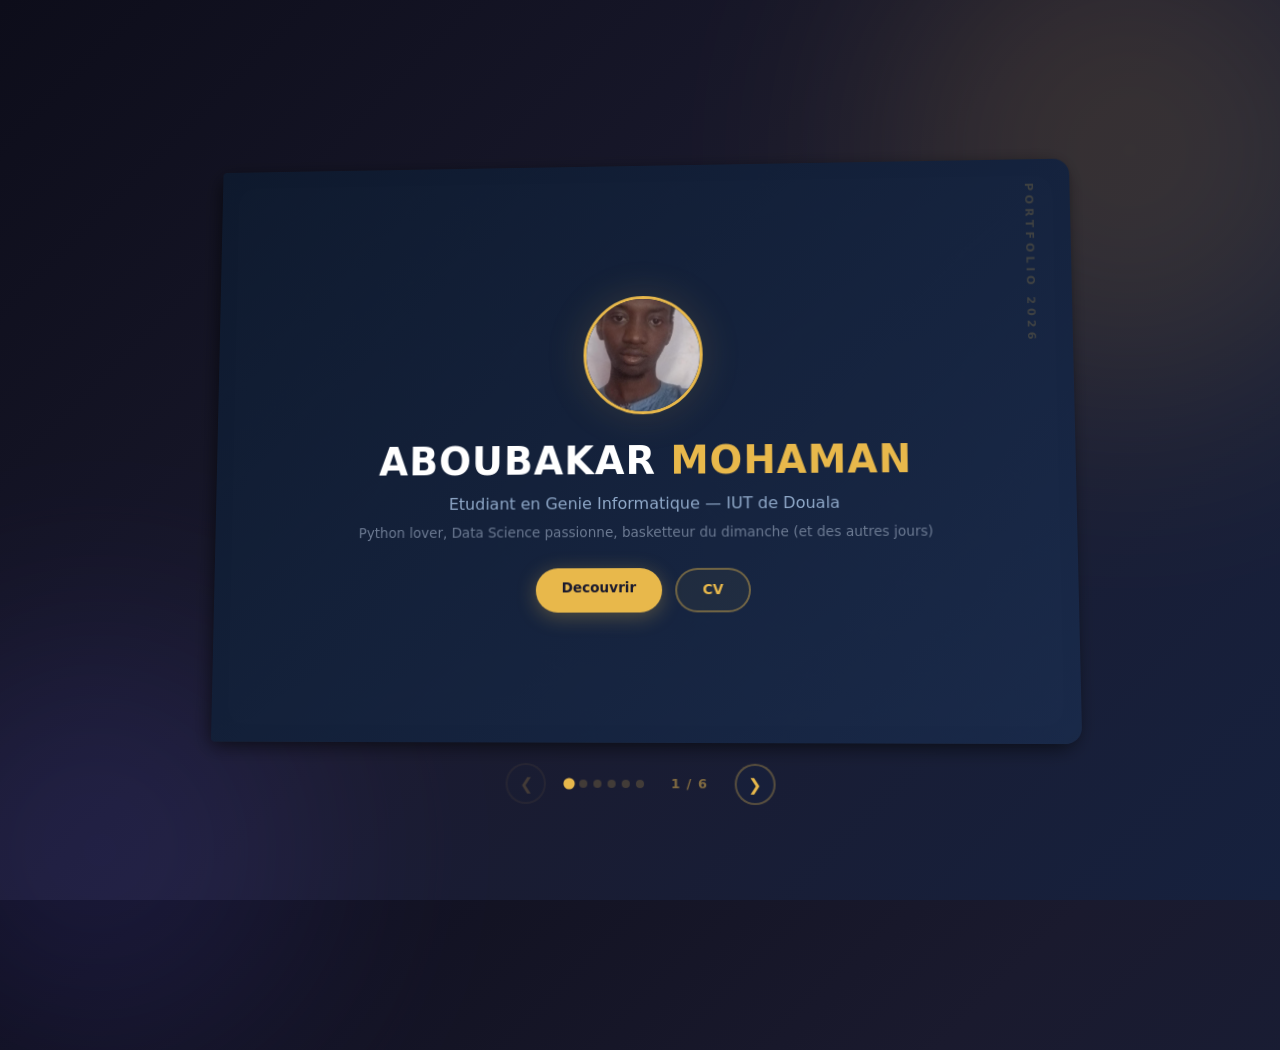
==== index.html @ 883cc1a6 "Portfolio 3D book + pages about/skills/projects/interests/contact" ====
<!DOCTYPE html>
<html lang="fr">
<head>
<meta charset="UTF-8">
<meta name="viewport" content="width=device-width, initial-scale=1.0">
<title>Aboubakar Mohaman — Portfolio 3D</title>
<link rel="stylesheet" href="style.css">
<script src="https://cdn.lordicon.com/lordicon.js"></script>
<style>
  * { margin: 0; padding: 0; box-sizing: border-box; }
  body {
    font-family: 'Segoe UI', system-ui, -apple-system, sans-serif;
    background: linear-gradient(135deg, #0d0d1a, #1a1a2e, #16213e);
    min-height: 100vh; display: flex; align-items: center; justify-content: center;
    overflow: hidden; perspective: 2000px;
  }

  /* ── Scene ── */
  .scene {
    width: 100vw; height: 100vh; display: flex; align-items: center; justify-content: center;
    perspective: 2000px; position: relative;
  }

  /* ── Book ── */
  .book {
    width: 860px; height: 580px; position: relative;
    transform-style: preserve-3d;
    transform: rotateX(6deg) rotateY(-4deg);
    transition: transform 0.8s cubic-bezier(.22,1,.36,1);
  }
  .book:hover { transform: rotateX(4deg) rotateY(-2deg); }

  /* ── Book covers (front & back) ── */
  .book-cover {
    position: absolute; width: 100%; height: 100%;
    border-radius: 4px 16px 16px 4px;
    background: linear-gradient(135deg, #0a1628, #1a2a4a);
    border: 1px solid rgba(232,184,75,0.15);
    box-shadow:
      -4px 4px 20px rgba(0,0,0,0.6),
      inset 0 0 60px rgba(232,184,75,0.03);
    transform: translateZ(-12px);
    backface-visibility: hidden;
  }
  .book-cover::before {
    content: ''; position: absolute; inset: 0;
    border-radius: 4px 16px 16px 4px;
    background: linear-gradient(90deg, rgba(232,184,75,0.04) 0%, transparent 40%);
  }
  /* spine illusion on the left */
  .book-cover::after {
    content: ''; position: absolute; left: 0; top: 0; bottom: 0; width: 28px;
    background: linear-gradient(90deg, rgba(0,0,0,0.4), rgba(232,184,75,0.06));
    border-radius: 4px 0 0 4px;
  }

  /* ── Page stack ── */
  .pages {
    position: absolute; width: 100%; height: 100%;
    transform-style: preserve-3d;
  }
  .page {
    position: absolute; top: 0; left: 0; width: 100%; height: 100%;
    padding: 2.4rem 2.8rem 2rem 3.2rem;
    background: linear-gradient(135deg, #faf8f5, #f5f0ea);
    border-radius: 4px 16px 16px 4px;
    box-shadow:
      inset 0 0 30px rgba(0,0,0,0.03),
      0 2px 8px rgba(0,0,0,0.08);
    transform-origin: left center;
    transform-style: preserve-3d;
    backface-visibility: hidden;
    transition: transform 0.7s cubic-bezier(.65,0,.35,1), box-shadow 0.7s;
    overflow-y: auto;
    display: flex; flex-direction: column;
  }
  .page::-webkit-scrollbar { width: 4px; }
  .page::-webkit-scrollbar-thumb { background: var(--gold); border-radius: 4px; }

  /* page edge effect */
  .page::after {
    content: ''; position: absolute; right: 0; top: 0; bottom: 0; width: 6px;
    background: linear-gradient(90deg, transparent, rgba(0,0,0,0.04));
  }

  /* ── Flipped state (hidden behind) ── */
  .page.flipped {
    transform: rotateY(-180deg);
    box-shadow: inset 0 0 30px rgba(0,0,0,0.06);
    pointer-events: none;
  }

  /* ── Active page ── */
  .page.active { z-index: 20; }

  /* ── Page-level scroll ── */
  .page-scroll { flex: 1; overflow-y: auto; padding-right: 0.5rem; }
  .page-scroll::-webkit-scrollbar { width: 3px; }
  .page-scroll::-webkit-scrollbar-thumb { background: var(--gold); border-radius: 4px; }

  /* ── Cover page content ── */
  .page.page-cover-content {
    background: linear-gradient(135deg, #0f1a2e, #1a2a4a);
    border: none; color: #fff;
  }
  .page-cover-content::after { display: none; }
  .cover-inner {
    display: flex; flex-direction: column; align-items: center; justify-content: center;
    height: 100%; text-align: center;
  }
  .cover-inner .photo {
    width: 120px; height: 120px; border-radius: 50%;
    border: 3px solid var(--gold); object-fit: cover;
    margin-bottom: 1rem; box-shadow: 0 0 40px rgba(232,184,75,0.15);
  }
  .cover-inner h1 { font-size: 2.4rem; font-weight: 800; letter-spacing: 1px; }
  .cover-inner h1 span { color: var(--gold); }
  .cover-inner .sub { color: #8fa8c8; font-size: 1rem; margin-bottom: 0.3rem; }
  .cover-inner .tagline { color: #6c7a92; font-size: 0.85rem; margin-bottom: 1.5rem; }
  .cover-btns { display: flex; gap: 0.8rem; flex-wrap: wrap; justify-content: center; }
  .cover-btns a {
    padding: 0.6rem 1.6rem; border-radius: 50px; font-weight: 600; font-size: 0.85rem;
    transition: all .3s; cursor: pointer; text-decoration: none;
  }
  .cover-btns .primary {
    background: var(--gold); color: var(--dark); box-shadow: 0 4px 20px rgba(232,184,75,0.3);
  }
  .cover-btns .primary:hover { transform: translateY(-2px); box-shadow: 0 8px 30px rgba(232,184,75,0.4); }
  .cover-btns .outline {
    border: 2px solid rgba(232,184,75,0.4); color: var(--gold);
    background: rgba(232,184,75,0.05);
  }
  .cover-btns .outline:hover { background: var(--gold); color: var(--dark); transform: translateY(-2px); }
  .cover-decor {
    position: absolute; top: 1.5rem; right: 2rem; font-size: 0.7rem;
    color: rgba(232,184,75,0.2); font-weight: 700; writing-mode: vertical-rl;
    letter-spacing: 4px;
  }

  /* ── Interior page content styles ── */
  .page-label {
    font-size: 0.65rem; text-transform: uppercase; letter-spacing: 2px;
    color: var(--gold); font-weight: 700; margin-bottom: 0.2rem;
  }
  .page-title {
    font-size: 1.6rem; font-weight: 700; color: var(--navy);
    margin-bottom: 0.1rem;
  }
  .page-divider { width: 50px; height: 2px; background: var(--gold); margin: 0.6rem 0 1rem; }

  .page-text { font-size: 0.92rem; color: #444; line-height: 1.7; margin-bottom: 0.8rem; }
  .page-text strong { color: var(--navy); }

  /* stats */
  .stats-mini { display: flex; gap: 1rem; margin-top: 0.8rem; flex-wrap: wrap; }
  .stats-mini div {
    background: #fff; border-radius: 10px; padding: 0.6rem 1.2rem;
    border: 1px solid #eee; text-align: center; min-width: 90px;
  }
  .stats-mini .num { font-size: 1.3rem; font-weight: 800; color: var(--navy); }
  .stats-mini .lbl { font-size: 0.7rem; color: #888; }

  /* skills in book */
  .skills-mini { display: grid; grid-template-columns: 1fr 1fr; gap: 0.8rem; margin-top: 0.5rem; }
  .skill-mini {
    background: #fff; border-radius: 10px; padding: 0.8rem 1rem;
    border: 1px solid #eee; border-left: 3px solid var(--navy);
  }
  .skill-mini h4 { font-size: 0.85rem; color: var(--navy); margin-bottom: 0.2rem; }
  .skill-mini p { font-size: 0.78rem; color: #666; line-height: 1.4; }
  .skill-mini.gold { border-left-color: var(--gold); }
  .skill-mini.green { border-left-color: var(--green); }
  .skill-mini.purple { border-left-color: var(--purple); }
  .skill-mini .tags { display: flex; flex-wrap: wrap; gap: 0.3rem; margin-top: 0.3rem; }
  .skill-mini .tags span {
    background: #eef2f7; color: var(--navy); font-size: 0.65rem;
    padding: 0.1rem 0.5rem; border-radius: 50px;
  }

  /* projects in book */
  .project-mini {
    background: #fff; border-radius: 10px; padding: 0.9rem 1rem; margin-bottom: 0.7rem;
    border: 1px solid #eee; transition: all .3s;
  }
  .project-mini:hover { transform: translateX(4px); box-shadow: 0 4px 15px rgba(0,0,0,0.04); }
  .project-mini .p-header { display: flex; justify-content: space-between; align-items: center; margin-bottom: 0.2rem; }
  .project-mini h4 { font-size: 0.95rem; color: var(--navy); }
  .project-mini .p-badge {
    background: var(--gold); color: var(--dark); font-size: 0.6rem; font-weight: 700;
    padding: 0.15rem 0.6rem; border-radius: 50px; text-transform: uppercase;
  }
  .project-mini p { font-size: 0.78rem; color: #666; line-height: 1.4; }
  .project-mini .p-tech { display: flex; flex-wrap: wrap; gap: 0.3rem; margin-top: 0.3rem; }
  .project-mini .p-tech span {
    background: #eef2f7; color: var(--navy); font-size: 0.6rem;
    padding: 0.1rem 0.5rem; border-radius: 50px;
  }

  /* interests in book */
  .interests-mini { display: grid; grid-template-columns: 1fr 1fr; gap: 0.7rem; }
  .interest-mini {
    background: #fff; border-radius: 10px; padding: 0.8rem 1rem;
    border: 1px solid #eee; text-align: center;
  }
  .interest-mini h4 { font-size: 0.85rem; color: var(--navy); margin-bottom: 0.2rem; }
  .interest-mini p { font-size: 0.75rem; color: #666; line-height: 1.4; }
  .interest-mini lord-icon { width: 36px; height: 36px; margin-bottom: 0.3rem; }

  /* contact in book */
  .contact-row {
    display: grid; grid-template-columns: 1fr 1fr; gap: 1.2rem; margin-top: 0.5rem;
  }
  .contact-info p { font-size: 0.85rem; color: #444; margin-bottom: 0.5rem; display: flex; align-items: center; gap: 0.5rem; }
  .contact-info a { color: var(--navy); font-weight: 500; }
  .contact-info a:hover { color: var(--gold); }
  .contact-form input, .contact-form textarea {
    width: 100%; padding: 0.6rem 0.8rem; margin-bottom: 0.6rem;
    border: 1px solid #ddd; border-radius: 8px; font-size: 0.85rem;
    font-family: inherit; background: #fff; transition: all .3s;
  }
  .contact-form input:focus, .contact-form textarea:focus {
    outline: none; border-color: var(--gold); box-shadow: 0 0 10px rgba(232,184,75,0.1);
  }
  .contact-form textarea { min-height: 70px; resize: vertical; }
  .contact-form button {
    background: var(--navy); color: #fff; border: none; padding: 0.6rem 1.5rem;
    border-radius: 8px; font-size: 0.85rem; cursor: pointer; font-weight: 600;
    transition: all .3s;
  }
  .contact-form button:hover { background: var(--gold); color: var(--dark); }

  /* ── Navigation ── */
  .nav-controls {
    display: flex; align-items: center; gap: 1.2rem;
    margin-top: 2rem;
  }
  .nav-btn {
    width: 40px; height: 40px; border-radius: 50%;
    border: 2px solid rgba(232,184,75,0.3);
    background: rgba(15,52,96,0.1);
    color: var(--gold); font-size: 1rem;
    cursor: pointer; transition: all .3s;
    display: flex; align-items: center; justify-content: center;
    backdrop-filter: blur(4px);
  }
  .nav-btn:hover { background: var(--gold); color: var(--dark); border-color: var(--gold); }
  .nav-btn:disabled { opacity: 0.2; cursor: default; }
  .nav-btn:disabled:hover { background: rgba(15,52,96,0.1); color: var(--gold); border-color: rgba(232,184,75,0.3); }
  .page-dots { display: flex; gap: 6px; }
  .page-dots span {
    width: 8px; height: 8px; border-radius: 50%;
    background: rgba(232,184,75,0.2); cursor: pointer; transition: all .3s;
  }
  .page-dots span.active { background: var(--gold); transform: scale(1.4); }
  .page-num { font-size: 0.8rem; color: rgba(232,184,75,0.5); font-weight: 600; letter-spacing: 1px; min-width: 50px; text-align: center; }

  /* ── Background ambient glow ── */
  .ambient {
    position: fixed; top: 0; left: 0; width: 100%; height: 100%;
    pointer-events: none; z-index: 0;
  }
  .ambient::before, .ambient::after {
    content: ''; position: absolute; border-radius: 50%;
    filter: blur(120px); opacity: 0.15;
  }
  .ambient::before {
    width: 500px; height: 500px; background: var(--gold);
    top: -100px; right: -100px;
  }
  .ambient::after {
    width: 400px; height: 400px; background: var(--purple);
    bottom: -150px; left: -100px;
  }

  /* ── Responsive ── */
  @media (max-width: 900px) {
    .book { width: 94vw; height: 72vw; }
    .page { padding: 1.5rem 1.5rem 1rem 2rem; }
    .cover-inner h1 { font-size: 1.6rem; }
    .cover-inner .photo { width: 80px; height: 80px; }
    .page-title { font-size: 1.2rem; }
    .skills-mini { grid-template-columns: 1fr; }
    .interests-mini { grid-template-columns: 1fr; }
    .contact-row { grid-template-columns: 1fr; }
  }
  @media (max-width: 600px) {
    .book { width: 96vw; height: 80vh; }
    .page { padding: 1rem 1rem 1rem 1.5rem; }
    .cover-inner h1 { font-size: 1.2rem; }
    .cover-inner .photo { width: 60px; height: 60px; }
    .skills-mini, .interests-mini, .contact-row { grid-template-columns: 1fr; }
    .nav-controls { gap: 0.6rem; }
  }
</style>
</head>
<body>

<div class="ambient"></div>

<div class="scene">
  <div class="book" id="book">

    <!-- front cover (physical book cover) -->
    <div class="book-cover"></div>

    <!-- pages -->
    <div class="pages" id="pages">

      <!-- PAGE 0: Cover / Intro -->
      <div class="page page-cover-content active" data-page="0">
        <div class="cover-decor">PORTFOLIO 2026</div>
        <div class="cover-inner">
          <img src="photo.jpg" alt="Aboubakar Mohaman" class="photo">
          <h1>ABOUBAKAR <span>MOHAMAN</span></h1>
          <div class="sub">Etudiant en Genie Informatique — IUT de Douala</div>
          <div class="tagline">Python lover, Data Science passionne, basketteur du dimanche (et des autres jours)</div>
          <div class="cover-btns">
            <a href="#" class="primary" onclick="event.preventDefault();flipTo(1)">Decouvrir</a>
            <a href="CV_ABOUBAKAR_MOHAMAN.docx" class="outline">CV</a>
          </div>
        </div>
      </div>

      <!-- PAGE 1: About -->
      <div class="page flipped" data-page="1">
        <div class="page-label">A propos</div>
        <div class="page-title">Qui suis-je ?</div>
        <div class="page-divider"></div>
        <div class="page-scroll">
          <p class="page-text"><strong>Aboubakar Mohaman</strong>, 1re annee Genie Informatique a l'IUT de Douala. Sur le papier je suis etudiant, dans les faits je prefere coder un projet que de recopier un cours.</p>
          <p class="page-text">Ma zone de confort ? <strong>Python</strong>, les bases de donnees, et tout ce qui touche a la <strong>Data Science</strong> et au <strong>Machine Learning</strong>. Le HTML/CSS/JS ? Heureusement que l'IA existe.</p>
          <p class="page-text">Membre actif de <strong>Striving For All (SFA)</strong>, je partage ce que j'apprends. La connaissance qui ne se partage pas ne sert a rien.</p>
          <div class="stats-mini">
            <div><div class="num">3</div><div class="lbl">Projets majeurs</div></div>
            <div><div class="num">5</div><div class="lbl">Certificats SFA</div></div>
            <div><div class="num">1</div><div class="lbl">Package PyPI</div></div>
          </div>
        </div>
      </div>

      <!-- PAGE 2: Skills -->
      <div class="page flipped" data-page="2">
        <div class="page-label">Competences</div>
        <div class="page-title">Ma stack technique</div>
        <div class="page-divider"></div>
        <div class="page-scroll">
          <div class="skills-mini">
            <div class="skill-mini">
              <h4>Python & Data Science</h4>
              <p>Mon royaume. Flask, Pandas, NumPy, scikit-learn.</p>
              <div class="tags"><span>Python</span><span>Flask</span><span>Pandas</span><span>ML</span></div>
            </div>
            <div class="skill-mini gold">
              <h4>Bases de donnees</h4>
              <p>PostgreSQL, SQLite, Neon.tech, SQL couramment.</p>
              <div class="tags"><span>PostgreSQL</span><span>SQLite</span><span>DBeaver</span></div>
            </div>
            <div class="skill-mini green">
              <h4>Frontend</h4>
              <p>L'IA gere pour moi. React, PWA, Jinja2.</p>
              <div class="tags"><span>HTML/CSS</span><span>React</span><span>PWA</span></div>
            </div>
            <div class="skill-mini purple">
              <h4>Outils</h4>
              <p>Git, Vercel, PyCharm, Obsidian, PyPI.</p>
              <div class="tags"><span>Git</span><span>Vercel</span><span>PyPI</span></div>
            </div>
          </div>
        </div>
      </div>

      <!-- PAGE 3: Projects (overview) -->
      <div class="page flipped" data-page="3">
        <div class="page-label">Projets</div>
        <div class="page-title">Ce que j'ai construit</div>
        <div class="page-divider"></div>
        <div class="page-scroll">
          <div class="project-mini">
            <div class="p-header"><h4>STIMULATION CAISSE</h4><span class="p-badge">Full Stack</span></div>
            <p>Systeme de gestion de caisse — Flask, double backend SQLite/PostgreSQL, analyse data.</p>
            <div class="p-tech"><span>Python</span><span>Flask</span><span>PostgreSQL</span><span>Pandas</span></div>
          </div>
          <div class="project-mini">
            <div class="p-header"><h4>CONNECT-PRO</h4><span class="p-badge">Full Stack</span></div>
            <p>Matching startups-investisseurs — TF-IDF, cosine similarity, React PWA, API Flask.</p>
            <div class="p-tech"><span>React</span><span>Flask</span><span>scikit-learn</span><span>Vercel</span></div>
          </div>
          <div class="project-mini">
            <div class="p-header"><h4>vibetodev</h4><span class="p-badge">Open Source</span></div>
            <p>Package PyPI transformant un projet en parcours d'apprentissage — AST, Obsidian vault.</p>
            <div class="p-tech"><span>Python</span><span>AST</span><span>Obsidian</span><span>CLI</span></div>
          </div>
        </div>
      </div>

      <!-- PAGE 4: Interests -->
      <div class="page flipped" data-page="4">
        <div class="page-label">Centres d'interet</div>
        <div class="page-title">Ce qui me definit</div>
        <div class="page-divider"></div>
        <div class="page-scroll">
          <div class="interests-mini">
            <div class="interest-mini">
              <lord-icon src="https://cdn.lordicon.com/isugvogv.json" trigger="loop" delay="1000" colors="primary:#E87D2F,secondary:#ffffff" style="width:36px;height:36px"></lord-icon>
              <h4>Basketball</h4>
              <p>Accessoirement je fais 1m65 et je joue. On dit que je suis "shifty" — laissez-moi rever.</p>
            </div>
            <div class="interest-mini">
              <lord-icon src="https://cdn.lordicon.com/ssvybplt.json" trigger="loop" delay="1500" colors="primary:#0F3460,secondary:#3776AB" style="width:36px;height:36px"></lord-icon>
              <h4>Python mon amour</h4>
              <p>Si ca peut se faire en Python, je le fais en Python. Point.</p>
            </div>
            <div class="interest-mini">
              <div style="display:flex;justify-content:center;margin-bottom:0.3rem;">📊</div>
              <h4>Data Science & ML</h4>
              <p>Faire parler les donnees, entrainer des modeles. Pandas, scikit-learn.</p>
            </div>
            <div class="interest-mini">
              <lord-icon src="https://cdn.lordicon.com/xxjfcfiy.json" trigger="loop" delay="2000" colors="primary:#0F3460,secondary:#6C63FF" style="width:36px;height:36px"></lord-icon>
              <h4>Veille techno</h4>
              <p>GitHub trending, Hacker News. J'essaie d'arriver avant la hype.</p>
            </div>
          </div>
        </div>
      </div>

      <!-- PAGE 5: Contact -->
      <div class="page flipped" data-page="5">
        <div class="page-label">Contact</div>
        <div class="page-title">Parlons-en</div>
        <div class="page-divider"></div>
        <div class="contact-row">
          <div class="contact-info">
            <p>✉️ <a href="mailto:aboubakar.mohaman@sfaedu.org">aboubakar.mohaman@sfaedu.org</a></p>
            <p>💬 <a href="https://wa.me/237681369973" target="_blank">+237 681 369 973</a></p>
            <p>🐙 <a href="https://github.com/AB-cloud-cyber" target="_blank">github.com/AB-cloud-cyber</a></p>
            <p>📦 <a href="https://pypi.org/project/vibetodev/" target="_blank">pypi.org/project/vibetodev</a></p>
            <p>📍 Douala, Cameroun</p>
            <br>
            <p style="font-size:0.85rem;color:#888;"><em>Disponible pour un stage en IA et Data</em></p>
          </div>
          <div class="contact-form">
            <form action="mailto:aboubakar.mohaman@sfaedu.org" method="post" enctype="text/plain">
              <input type="text" name="nom" placeholder="Votre nom" required>
              <input type="email" name="email" placeholder="Votre email" required>
              <input type="text" name="sujet" placeholder="Sujet" required>
              <textarea name="message" placeholder="Votre message..." required></textarea>
              <button type="submit">Envoyer</button>
            </form>
          </div>
        </div>
      </div>

    </div><!-- /pages -->

    <!-- Navigation controls -->
    <div style="position:absolute;bottom:-60px;left:0;right:0;display:flex;justify-content:center;z-index:30;">
      <div class="nav-controls">
        <button class="nav-btn" id="prevBtn" disabled>&#10094;</button>
        <div class="page-dots" id="pageDots"></div>
        <span class="page-num" id="pageNum">1 / 6</span>
        <button class="nav-btn" id="nextBtn">&#10095;</button>
      </div>
    </div>

  </div><!-- /book -->
</div><!-- /scene -->

<script>
(function() {
  var pages = document.querySelectorAll('.page');
  var total = pages.length;
  var current = 0;
  var flipping = false;

  // Generate dots
  var dotsContainer = document.getElementById('pageDots');
  for (var i = 0; i < total; i++) {
    var dot = document.createElement('span');
    if (i === 0) dot.classList.add('active');
    dot.dataset.index = i;
    dot.addEventListener('click', function() { flipTo(parseInt(this.dataset.index)); });
    dotsContainer.appendChild(dot);
  }

  function updateUI() {
    document.getElementById('prevBtn').disabled = (current === 0);
    document.getElementById('nextBtn').disabled = (current === total - 1);
    document.getElementById('pageNum').textContent = (current + 1) + ' / ' + total;
    var dots = dotsContainer.children;
    for (var i = 0; i < dots.length; i++) {
      dots[i].classList.toggle('active', i === current);
    }
  }

  function flipTo(idx) {
    if (flipping || idx === current) return;
    if (idx < 0 || idx >= total) return;
    flipping = true;

    var goingForward = idx > current;

    if (goingForward) {
      // Flip all pages between current and idx
      for (var i = current; i < idx; i++) {
        var p = pages[i];
        p.classList.remove('active');
        p.classList.add('flipped');
      }
    } else {
      // Unflip pages between idx and current
      for (var i = current - 1; i >= idx; i--) {
        var p = pages[i];
        p.classList.remove('flipped');
        p.classList.add('active');
      }
    }

    current = idx;

    // Ensure only the current page is active (for z-index)
    for (var i = 0; i < total; i++) {
      if (i === current) {
        pages[i].classList.add('active');
        pages[i].classList.remove('flipped');
      } else if (i > current) {
        pages[i].classList.add('flipped');
        pages[i].classList.remove('active');
      } else {
        pages[i].classList.remove('active');
        pages[i].classList.remove('flipped');
      }
    }

    updateUI();

    setTimeout(function() { flipping = false; }, 750);
  }

  // Expose to global scope for inline onclick
  window.flipTo = flipTo;

  document.getElementById('prevBtn').addEventListener('click', function() { flipTo(current - 1); });
  document.getElementById('nextBtn').addEventListener('click', function() { flipTo(current + 1); });

  // Keyboard navigation
  document.addEventListener('keydown', function(e) {
    if (e.key === 'ArrowRight' || e.key === 'ArrowDown') flipTo(current + 1);
    if (e.key === 'ArrowLeft' || e.key === 'ArrowUp') flipTo(current - 1);
  });

  updateUI();
})();
</script>

</body>
</html>
---- style.css ----
:root {
  --navy: #0F3460;
  --gold: #E8B84B;
  --light: #F8F9FA;
  --dark: #1A1A2E;
  --gray: #6C757D;
  --accent: #16213E;
  --python-blue: #3776AB;
  --db-blue: #336791;
  --purple: #6C63FF;
  --green: #00B894;
}
* { margin: 0; padding: 0; box-sizing: border-box; }
body {
  font-family: 'Segoe UI', system-ui, -apple-system, sans-serif;
  background: var(--light); color: #333; line-height: 1.6;
}
a { color: var(--navy); text-decoration: none; }
a:hover { color: var(--gold); }

.magic-grid {
  background-image:
    linear-gradient(rgba(255,255,255,0.03) 1px, transparent 1px),
    linear-gradient(90deg, rgba(255,255,255,0.03) 1px, transparent 1px);
  background-size: 60px 60px;
  position: relative;
}
.magic-grid::before {
  content: ''; position: absolute; top: 0; left: 0; right: 0; bottom: 0;
  background: radial-gradient(circle at 50% 0%, rgba(232,184,75,0.15) 0%, transparent 60%);
  pointer-events: none;
}

nav {
  position: fixed; top: 0; width: 100%; z-index: 1000;
  background: rgba(15,52,96,0.92); backdrop-filter: blur(12px);
  padding: 0 2rem; display: flex; justify-content: space-between;
  align-items: center; height: 64px; border-bottom: 1px solid rgba(232,184,75,0.1);
}
nav .logo { color: #fff; font-weight: 700; font-size: 1.2rem; letter-spacing: 1px; }
nav .logo span { color: var(--gold); }
nav ul { list-style: none; display: flex; gap: 1.5rem; }
nav ul li a {
  color: #ccc; font-size: 0.85rem; font-weight: 500;
  transition: color .2s; position: relative; padding-bottom: 2px;
}
nav ul li a::after {
  content: ''; position: absolute; bottom: -2px; left: 0; width: 0;
  height: 2px; background: var(--gold); transition: width .3s;
}
nav ul li a:hover::after { width: 100%; }
nav ul li a:hover { color: var(--gold); }
nav ul li a.active { color: var(--gold); }
nav ul li a.active::after { width: 100%; }

.hero {
  min-height: 100vh; display: flex; align-items: center; justify-content: center;
  background: linear-gradient(135deg, var(--dark) 0%, var(--navy) 40%, var(--accent) 100%);
  color: #fff; text-align: center; padding: 2rem; position: relative; overflow: hidden;
}
.hero::before {
  content: ''; position: absolute; top: -50%; left: -50%; width: 200%; height: 200%;
  background: radial-gradient(circle at 30% 50%, rgba(232,184,75,0.06) 0%, transparent 50%),
              radial-gradient(circle at 70% 80%, rgba(108,99,255,0.06) 0%, transparent 50%);
  animation: heroGlow 8s ease-in-out infinite alternate;
}
@keyframes heroGlow {
  0% { transform: translate(0, 0) rotate(0deg); }
  100% { transform: translate(-30px, -30px) rotate(5deg); }
}
.hero-content { position: relative; z-index: 1; max-width: 900px; }
.hero-photo { width: 200px; display: block; margin: 0 auto 1rem; border: 3px solid var(--gold); box-shadow: 0 0 50px rgba(232,184,75,0.2); transition: transform .5s; }
.hero-photo:hover { transform: scale(1.02); }
.hero h1 { font-size: 3.2rem; font-weight: 800; margin-bottom: 0.3rem; }
.hero h1 span { color: var(--gold); background: linear-gradient(135deg, var(--gold), #FFD700); -webkit-background-clip: text; -webkit-text-fill-color: transparent; }
.hero .subtitle { font-size: 1.2rem; color: #b0c4de; margin-bottom: 0.5rem; font-weight: 300; }
.hero .tagline { font-size: 0.95rem; color: #8fa8c8; margin-bottom: 2rem; opacity: 0.8; }
.hero .btn-group { display: flex; gap: 1rem; justify-content: center; flex-wrap: wrap; }

.btn {
  display: inline-flex; align-items: center; gap: 0.5rem;
  padding: 0.8rem 2rem; border-radius: 50px; font-weight: 600;
  font-size: 0.9rem; transition: all .3s; border: none; cursor: pointer;
  position: relative; overflow: hidden;
}
.btn-primary {
  background: linear-gradient(135deg, var(--gold), #d4a83a);
  color: var(--dark); box-shadow: 0 4px 20px rgba(232,184,75,0.3);
}
.btn-primary:hover {
  transform: translateY(-3px); box-shadow: 0 8px 30px rgba(232,184,75,0.4);
}
.btn-outline {
  border: 2px solid rgba(232,184,75,0.5); color: var(--gold);
  background: rgba(232,184,75,0.05);
}
.btn-outline:hover {
  background: var(--gold); color: var(--dark); transform: translateY(-3px);
}

.page-section {
  min-height: calc(100vh - 64px);
  padding: 6rem 2rem 4rem;
  max-width: 1100px;
  margin: 0 auto;
}
.section-title {
  text-align: center; font-size: 2rem; font-weight: 700;
  color: var(--navy); margin-bottom: 0.3rem;
}
.section-subtitle {
  text-align: center; color: var(--gray); margin-bottom: 2.5rem;
  font-size: 1rem; max-width: 600px; margin-left: auto; margin-right: auto;
}
.divider {
  width: 70px; height: 3px;
  background: linear-gradient(90deg, var(--gold), transparent);
  margin: 0 auto 3rem; border-radius: 2px;
}

.stats-row {
  display: flex; justify-content: center; gap: 2rem; flex-wrap: wrap;
  margin-top: 2rem;
}
.stat-item {
  text-align: center; padding: 1.2rem 2rem;
  background: #fff; border-radius: 12px;
  box-shadow: 0 4px 20px rgba(0,0,0,0.04); border: 1px solid #eee;
  min-width: 130px; transition: all .3s;
}
.stat-item:hover { transform: translateY(-4px); box-shadow: 0 8px 30px rgba(0,0,0,0.08); }
.stat-item .num { font-size: 1.8rem; font-weight: 800; color: var(--navy); }
.stat-item .lbl { font-size: 0.8rem; color: var(--gray); margin-top: 0.2rem; }

.skills-grid { display: grid; grid-template-columns: repeat(auto-fit, minmax(300px, 1fr)); gap: 1.5rem; }
.skill-card {
  background: #fff; border-radius: 14px; padding: 1.8rem;
  border: 1px solid #eee; box-shadow: 0 4px 20px rgba(0,0,0,0.03);
  transition: all .4s; position: relative; overflow: hidden;
}
.skill-card::after {
  content: ''; position: absolute; top: 0; left: 0; width: 4px; height: 100%;
  transition: width .3s;
}
.skill-card:hover::after { width: 6px; }
.skill-card.python::after { background: var(--python-blue); }
.skill-card.db::after { background: var(--db-blue); }
.skill-card.frontend::after { background: var(--gold); }
.skill-card.tools::after { background: var(--purple); }
.skill-card:hover { transform: translateY(-5px); box-shadow: 0 12px 40px rgba(0,0,0,0.06); }
.skill-card .icon-row { display: flex; align-items: center; gap: 0.8rem; margin-bottom: 1rem; }
.skill-card h3 { font-size: 1rem; color: var(--navy); }
.skill-card ul { list-style: none; }
.skill-card ul li { padding: 0.35rem 0; font-size: 0.9rem; color: #555; position: relative; padding-left: 1.2rem; }
.skill-card ul li::before { content: ">"; position: absolute; left: 0; color: var(--gold); font-weight: bold; }
.skill-card .fun-note {
  margin-top: 0.8rem; font-size: 0.8rem; color: #999;
  font-style: italic; border-top: 1px dashed #eee; padding-top: 0.6rem;
}

.projects-grid { display: grid; gap: 2rem; }
.project-card {
  background: #fff; border-radius: 18px; overflow: hidden;
  box-shadow: 0 4px 25px rgba(0,0,0,0.04); border: 1px solid #eee;
  display: grid; grid-template-columns: 1.2fr 0.8fr;
  transition: all .4s; position: relative;
}
.project-card:hover { transform: translateY(-6px); box-shadow: 0 15px 50px rgba(0,0,0,0.08); }
.project-info { padding: 2rem; }
.project-info .badge {
  display: inline-block;
  background: linear-gradient(135deg, var(--gold), #d4a83a);
  color: var(--dark); font-size: 0.7rem; font-weight: 700;
  padding: 0.25rem 0.8rem; border-radius: 50px; margin-bottom: 0.8rem;
  text-transform: uppercase; letter-spacing: 0.5px;
}
.project-info h3 { font-size: 1.3rem; color: var(--navy); margin-bottom: 0.5rem; }
.project-info p { font-size: 0.9rem; color: #666; margin-bottom: 1rem; line-height: 1.5; }
.project-info .tech { display: flex; flex-wrap: wrap; gap: 0.4rem; margin-bottom: 1rem; }
.project-info .tech span {
  background: #eef2f7; color: var(--navy); font-size: 0.7rem;
  padding: 0.2rem 0.7rem; border-radius: 50px; font-weight: 500;
}
.project-info .features { list-style: none; }
.project-info .features li { font-size: 0.85rem; color: #555; padding: 0.25rem 0; }
.project-info .features li::before { content: "\2713 "; color: var(--gold); font-weight: bold; }
.project-visual {
  display: flex; align-items: center; justify-content: center;
  color: #fff; font-size: 2.5rem; font-weight: 800;
  min-height: 280px; position: relative; overflow: hidden;
}
.project-visual::before {
  content: ''; position: absolute; inset: 0;
  background: linear-gradient(135deg, rgba(0,0,0,0.1), rgba(0,0,0,0.3));
}
.project-visual.sc { background: linear-gradient(135deg, var(--navy), var(--accent)); }
.project-visual.cp { background: linear-gradient(135deg, var(--green), #00A381); }
.project-visual.vtd { background: linear-gradient(135deg, var(--purple), #4834D4); }
.project-visual .label { position: relative; z-index: 1; }

.interests-grid { display: grid; grid-template-columns: repeat(auto-fit, minmax(240px, 1fr)); gap: 1.5rem; max-width: 950px; margin: 0 auto; }
.interest-card {
  background: #fff; border-radius: 14px; padding: 2rem; text-align: center;
  box-shadow: 0 4px 15px rgba(0,0,0,0.03); border: 1px solid #eee;
  transition: all .4s;
}
.interest-card:hover { transform: translateY(-6px) scale(1.02); box-shadow: 0 12px 40px rgba(0,0,0,0.08); }
.interest-card .icon-wrap { display: flex; justify-content: center; margin-bottom: 0.8rem; }
.interest-card h4 { color: var(--navy); font-size: 1rem; margin-bottom: 0.5rem; }
.interest-card p { font-size: 0.9rem; color: var(--gray); line-height: 1.5; }

#contact-section { background: var(--dark); color: #fff; max-width: 100%; padding: 6rem 2rem 4rem; position: relative; overflow: hidden; min-height: calc(100vh - 64px); }
#contact-section::before {
  content: ''; position: absolute; top: 0; left: 0; right: 0; bottom: 0;
  background: radial-gradient(circle at 20% 80%, rgba(108,99,255,0.06) 0%, transparent 50%),
              radial-gradient(circle at 80% 20%, rgba(232,184,75,0.06) 0%, transparent 50%);
  pointer-events: none;
}
#contact-section .section-title { color: #fff; }
#contact-section .section-subtitle { color: #8fa8c8; }
#contact-section .divider { background: var(--gold); }
#contact-section .grid { display: grid; grid-template-columns: 1fr 1fr; gap: 3rem; max-width: 900px; margin: 0 auto; position: relative; z-index: 1; padding-top: 6rem; }
#contact-section .info h3 { color: var(--gold); margin-bottom: 1.5rem; font-size: 1.2rem; }
#contact-section .info p { color: #b0c4de; margin-bottom: 1rem; display: flex; align-items: center; gap: 0.8rem; }
#contact-section .info a { color: var(--gold); transition: color .3s; }
#contact-section .info a:hover { color: #fff; }
#contact-section .form input, #contact-section .form textarea {
  width: 100%; padding: 0.85rem 1rem; margin-bottom: 1rem;
  border: 1px solid #2a3a5c; border-radius: 10px; background: #1e2d4a;
  color: #fff; font-size: 0.9rem; font-family: inherit;
  transition: all .3s;
}
#contact-section .form input:focus, #contact-section .form textarea:focus {
  outline: none; border-color: var(--gold); box-shadow: 0 0 20px rgba(232,184,75,0.1);
}
#contact-section .form textarea { min-height: 120px; resize: vertical; }

footer {
  background: var(--dark); text-align: center; padding: 2rem;
  color: #6c7a92; font-size: 0.85rem;
  border-top: 1px solid #1e2d4a;
}

.reveal {
  opacity: 0; transform: translateY(30px);
  transition: opacity .6s ease, transform .6s ease;
}
.reveal.visible { opacity: 1; transform: translateY(0); }

@media (max-width: 768px) {
  .project-card { grid-template-columns: 1fr; }
  #contact-section .grid { grid-template-columns: 1fr; padding-top: 2rem; }
  .hero h1 { font-size: 2.2rem; }
  nav ul { gap: 0.8rem; }
  nav ul li a { font-size: 0.8rem; }
  .page-section { padding: 5rem 1rem 3rem; }
  .project-visual { min-height: 200px; font-size: 2rem; }
  .stats-row { gap: 1rem; }
  .stat-item { min-width: 100px; padding: 1rem; }
  .skills-grid { grid-template-columns: 1fr; }
}
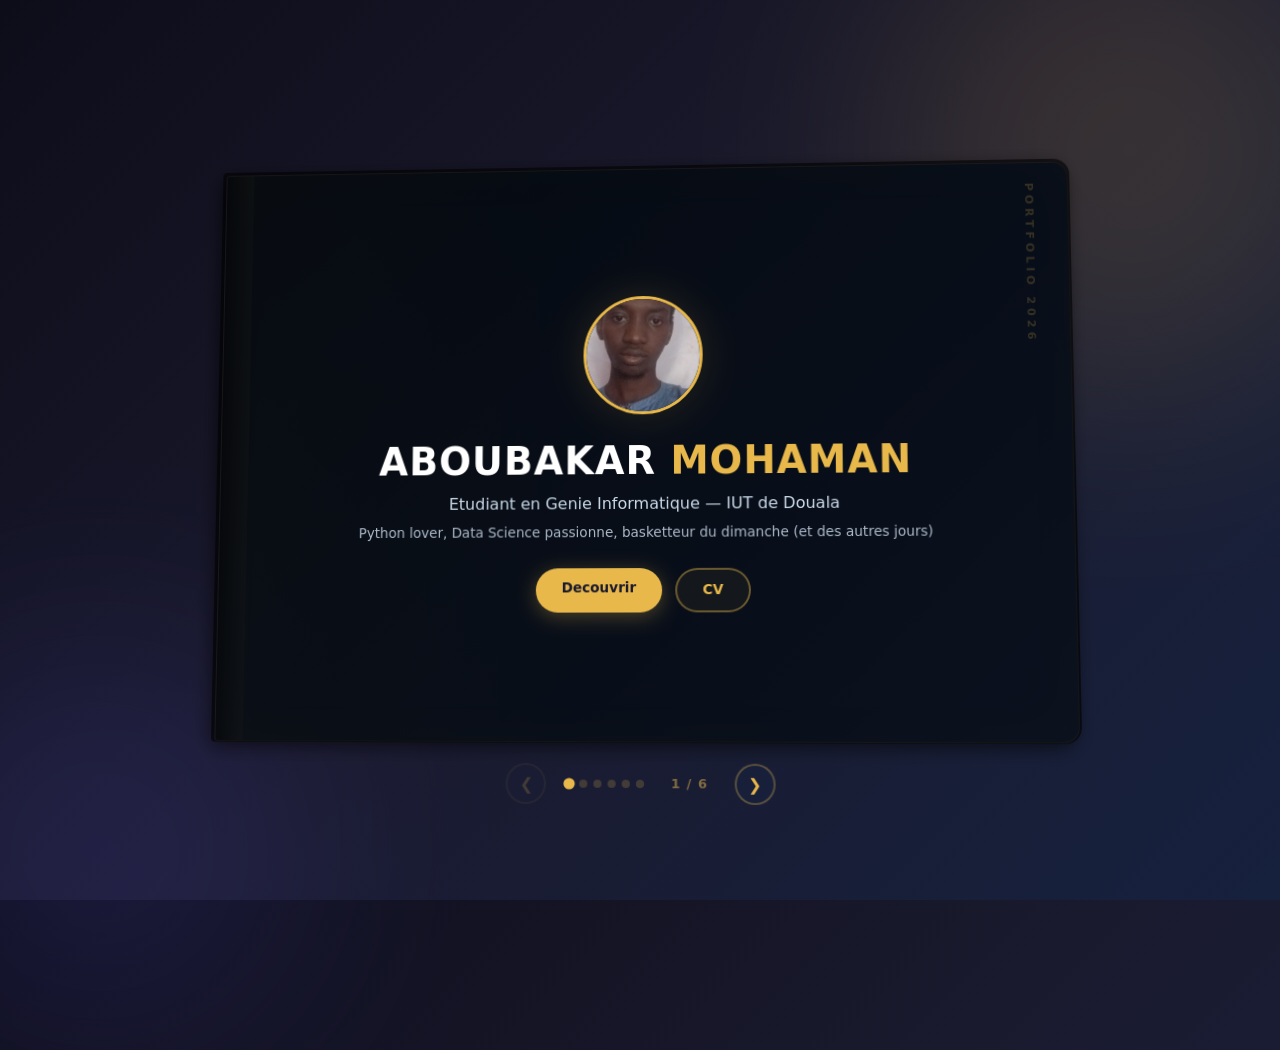
==== commit a7d8923b: "Add cosmic backgrounds to portfolio book pages" ====
--- a/index.html
+++ b/index.html
@@ -62,7 +62,9 @@
   .page {
     position: absolute; top: 0; left: 0; width: 100%; height: 100%;
     padding: 2.4rem 2.8rem 2rem 3.2rem;
-    background: linear-gradient(135deg, #faf8f5, #f5f0ea);
+    background:
+      linear-gradient(rgba(0,0,0,0.55), rgba(0,0,0,0.55)),
+      url('https://portfolio-aboubakar-psi.vercel.app/figma/cover.png') center/cover;
     border-radius: 4px 16px 16px 4px;
     box-shadow:
       inset 0 0 30px rgba(0,0,0,0.03),
@@ -73,7 +75,14 @@
     transition: transform 0.7s cubic-bezier(.65,0,.35,1), box-shadow 0.7s;
     overflow-y: auto;
     display: flex; flex-direction: column;
-  }
+    color: #fff;
+  }
+  .pages .page:nth-child(2) { background: linear-gradient(rgba(0,0,0,0.55), rgba(0,0,0,0.55)), url('https://portfolio-aboubakar-psi.vercel.app/figma/about.png') center/cover; }
+  .pages .page:nth-child(3) { background: linear-gradient(rgba(0,0,0,0.55), rgba(0,0,0,0.55)), url('https://portfolio-aboubakar-psi.vercel.app/figma/skills.png') center/cover; }
+  .pages .page:nth-child(4) { background: linear-gradient(rgba(0,0,0,0.55), rgba(0,0,0,0.55)), url('https://portfolio-aboubakar-psi.vercel.app/figma/projects.png') center/cover; }
+  .pages .page:nth-child(5) { background: linear-gradient(rgba(0,0,0,0.55), rgba(0,0,0,0.55)), url('https://portfolio-aboubakar-psi.vercel.app/figma/interests.png') center/cover; }
+  .pages .page:nth-child(6) { background: linear-gradient(rgba(0,0,0,0.55), rgba(0,0,0,0.55)), url('https://portfolio-aboubakar-psi.vercel.app/figma/contact.png') center/cover; }
+  .pages .page:nth-child(7) { background: linear-gradient(rgba(0,0,0,0.55), rgba(0,0,0,0.55)), url('https://portfolio-aboubakar-psi.vercel.app/figma/thanks.png') center/cover; }
   .page::-webkit-scrollbar { width: 4px; }
   .page::-webkit-scrollbar-thumb { background: var(--gold); border-radius: 4px; }
 
@@ -100,7 +109,9 @@
 
   /* ── Cover page content ── */
   .page.page-cover-content {
-    background: linear-gradient(135deg, #0f1a2e, #1a2a4a);
+    background:
+      linear-gradient(rgba(0,0,0,0.6), rgba(0,0,0,0.6)),
+      url('https://portfolio-aboubakar-psi.vercel.app/figma/cover.png') center/cover;
     border: none; color: #fff;
   }
   .page-cover-content::after { display: none; }
@@ -115,8 +126,8 @@
   }
   .cover-inner h1 { font-size: 2.4rem; font-weight: 800; letter-spacing: 1px; }
   .cover-inner h1 span { color: var(--gold); }
-  .cover-inner .sub { color: #8fa8c8; font-size: 1rem; margin-bottom: 0.3rem; }
-  .cover-inner .tagline { color: #6c7a92; font-size: 0.85rem; margin-bottom: 1.5rem; }
+  .cover-inner .sub { color: #c8d8e8; font-size: 1rem; margin-bottom: 0.3rem; }
+  .cover-inner .tagline { color: #aab8c8; font-size: 0.85rem; margin-bottom: 1.5rem; }
   .cover-btns { display: flex; gap: 0.8rem; flex-wrap: wrap; justify-content: center; }
   .cover-btns a {
     padding: 0.6rem 1.6rem; border-radius: 50px; font-weight: 600; font-size: 0.85rem;
@@ -143,91 +154,95 @@
     color: var(--gold); font-weight: 700; margin-bottom: 0.2rem;
   }
   .page-title {
-    font-size: 1.6rem; font-weight: 700; color: var(--navy);
+    font-size: 1.6rem; font-weight: 700; color: #fff;
     margin-bottom: 0.1rem;
   }
   .page-divider { width: 50px; height: 2px; background: var(--gold); margin: 0.6rem 0 1rem; }
 
-  .page-text { font-size: 0.92rem; color: #444; line-height: 1.7; margin-bottom: 0.8rem; }
-  .page-text strong { color: var(--navy); }
+  .page-text { font-size: 0.92rem; color: #ddd; line-height: 1.7; margin-bottom: 0.8rem; }
+  .page-text strong { color: var(--gold); }
 
   /* stats */
   .stats-mini { display: flex; gap: 1rem; margin-top: 0.8rem; flex-wrap: wrap; }
   .stats-mini div {
-    background: #fff; border-radius: 10px; padding: 0.6rem 1.2rem;
-    border: 1px solid #eee; text-align: center; min-width: 90px;
-  }
-  .stats-mini .num { font-size: 1.3rem; font-weight: 800; color: var(--navy); }
-  .stats-mini .lbl { font-size: 0.7rem; color: #888; }
+    background: rgba(255,255,255,0.08); border-radius: 10px; padding: 0.6rem 1.2rem;
+    border: 1px solid rgba(255,255,255,0.15); text-align: center; min-width: 90px;
+    backdrop-filter: blur(4px);
+  }
+  .stats-mini .num { font-size: 1.3rem; font-weight: 800; color: var(--gold); }
+  .stats-mini .lbl { font-size: 0.7rem; color: #bbb; }
 
   /* skills in book */
   .skills-mini { display: grid; grid-template-columns: 1fr 1fr; gap: 0.8rem; margin-top: 0.5rem; }
   .skill-mini {
-    background: #fff; border-radius: 10px; padding: 0.8rem 1rem;
-    border: 1px solid #eee; border-left: 3px solid var(--navy);
-  }
-  .skill-mini h4 { font-size: 0.85rem; color: var(--navy); margin-bottom: 0.2rem; }
-  .skill-mini p { font-size: 0.78rem; color: #666; line-height: 1.4; }
+    background: rgba(255,255,255,0.08); border-radius: 10px; padding: 0.8rem 1rem;
+    border: 1px solid rgba(255,255,255,0.15); border-left: 3px solid var(--gold);
+    backdrop-filter: blur(4px);
+  }
+  .skill-mini h4 { font-size: 0.85rem; color: #fff; margin-bottom: 0.2rem; }
+  .skill-mini p { font-size: 0.78rem; color: #ccc; line-height: 1.4; }
   .skill-mini.gold { border-left-color: var(--gold); }
   .skill-mini.green { border-left-color: var(--green); }
   .skill-mini.purple { border-left-color: var(--purple); }
   .skill-mini .tags { display: flex; flex-wrap: wrap; gap: 0.3rem; margin-top: 0.3rem; }
   .skill-mini .tags span {
-    background: #eef2f7; color: var(--navy); font-size: 0.65rem;
+    background: rgba(255,255,255,0.15); color: #fff; font-size: 0.65rem;
     padding: 0.1rem 0.5rem; border-radius: 50px;
   }
 
   /* projects in book */
   .project-mini {
-    background: #fff; border-radius: 10px; padding: 0.9rem 1rem; margin-bottom: 0.7rem;
-    border: 1px solid #eee; transition: all .3s;
-  }
-  .project-mini:hover { transform: translateX(4px); box-shadow: 0 4px 15px rgba(0,0,0,0.04); }
+    background: rgba(255,255,255,0.08); border-radius: 10px; padding: 0.9rem 1rem; margin-bottom: 0.7rem;
+    border: 1px solid rgba(255,255,255,0.15); transition: all .3s;
+    backdrop-filter: blur(4px);
+  }
+  .project-mini:hover { transform: translateX(4px); box-shadow: 0 4px 15px rgba(0,0,0,0.2); }
   .project-mini .p-header { display: flex; justify-content: space-between; align-items: center; margin-bottom: 0.2rem; }
-  .project-mini h4 { font-size: 0.95rem; color: var(--navy); }
+  .project-mini h4 { font-size: 0.95rem; color: #fff; }
   .project-mini .p-badge {
     background: var(--gold); color: var(--dark); font-size: 0.6rem; font-weight: 700;
     padding: 0.15rem 0.6rem; border-radius: 50px; text-transform: uppercase;
   }
-  .project-mini p { font-size: 0.78rem; color: #666; line-height: 1.4; }
+  .project-mini p { font-size: 0.78rem; color: #ccc; line-height: 1.4; }
   .project-mini .p-tech { display: flex; flex-wrap: wrap; gap: 0.3rem; margin-top: 0.3rem; }
   .project-mini .p-tech span {
-    background: #eef2f7; color: var(--navy); font-size: 0.6rem;
+    background: rgba(255,255,255,0.15); color: #fff; font-size: 0.6rem;
     padding: 0.1rem 0.5rem; border-radius: 50px;
   }
 
   /* interests in book */
   .interests-mini { display: grid; grid-template-columns: 1fr 1fr; gap: 0.7rem; }
   .interest-mini {
-    background: #fff; border-radius: 10px; padding: 0.8rem 1rem;
-    border: 1px solid #eee; text-align: center;
-  }
-  .interest-mini h4 { font-size: 0.85rem; color: var(--navy); margin-bottom: 0.2rem; }
-  .interest-mini p { font-size: 0.75rem; color: #666; line-height: 1.4; }
+    background: rgba(255,255,255,0.08); border-radius: 10px; padding: 0.8rem 1rem;
+    border: 1px solid rgba(255,255,255,0.15); text-align: center;
+    backdrop-filter: blur(4px);
+  }
+  .interest-mini h4 { font-size: 0.85rem; color: #fff; margin-bottom: 0.2rem; }
+  .interest-mini p { font-size: 0.75rem; color: #ccc; line-height: 1.4; }
   .interest-mini lord-icon { width: 36px; height: 36px; margin-bottom: 0.3rem; }
 
   /* contact in book */
   .contact-row {
     display: grid; grid-template-columns: 1fr 1fr; gap: 1.2rem; margin-top: 0.5rem;
   }
-  .contact-info p { font-size: 0.85rem; color: #444; margin-bottom: 0.5rem; display: flex; align-items: center; gap: 0.5rem; }
-  .contact-info a { color: var(--navy); font-weight: 500; }
-  .contact-info a:hover { color: var(--gold); }
+  .contact-info p { font-size: 0.85rem; color: #ddd; margin-bottom: 0.5rem; display: flex; align-items: center; gap: 0.5rem; }
+  .contact-info a { color: var(--gold); font-weight: 500; }
+  .contact-info a:hover { color: #fff; }
   .contact-form input, .contact-form textarea {
     width: 100%; padding: 0.6rem 0.8rem; margin-bottom: 0.6rem;
-    border: 1px solid #ddd; border-radius: 8px; font-size: 0.85rem;
-    font-family: inherit; background: #fff; transition: all .3s;
+    border: 1px solid rgba(255,255,255,0.2); border-radius: 8px; font-size: 0.85rem;
+    font-family: inherit; background: rgba(255,255,255,0.08); color: #fff; transition: all .3s;
   }
   .contact-form input:focus, .contact-form textarea:focus {
-    outline: none; border-color: var(--gold); box-shadow: 0 0 10px rgba(232,184,75,0.1);
+    outline: none; border-color: var(--gold); box-shadow: 0 0 10px rgba(232,184,75,0.2);
   }
   .contact-form textarea { min-height: 70px; resize: vertical; }
   .contact-form button {
-    background: var(--navy); color: #fff; border: none; padding: 0.6rem 1.5rem;
+    background: var(--gold); color: var(--dark); border: none; padding: 0.6rem 1.5rem;
     border-radius: 8px; font-size: 0.85rem; cursor: pointer; font-weight: 600;
     transition: all .3s;
   }
-  .contact-form button:hover { background: var(--gold); color: var(--dark); }
+  .contact-form button:hover { background: #fff; color: var(--dark); }
 
   /* ── Navigation ── */
   .nav-controls {
@@ -437,7 +452,7 @@
             <p>📦 <a href="https://pypi.org/project/vibetodev/" target="_blank">pypi.org/project/vibetodev</a></p>
             <p>📍 Douala, Cameroun</p>
             <br>
-            <p style="font-size:0.85rem;color:#888;"><em>Disponible pour un stage en IA et Data</em></p>
+            <p style="font-size:0.85rem;color:#bbb;"><em>Disponible pour un stage en IA et Data</em></p>
           </div>
           <div class="contact-form">
             <form action="mailto:aboubakar.mohaman@sfaedu.org" method="post" enctype="text/plain">
